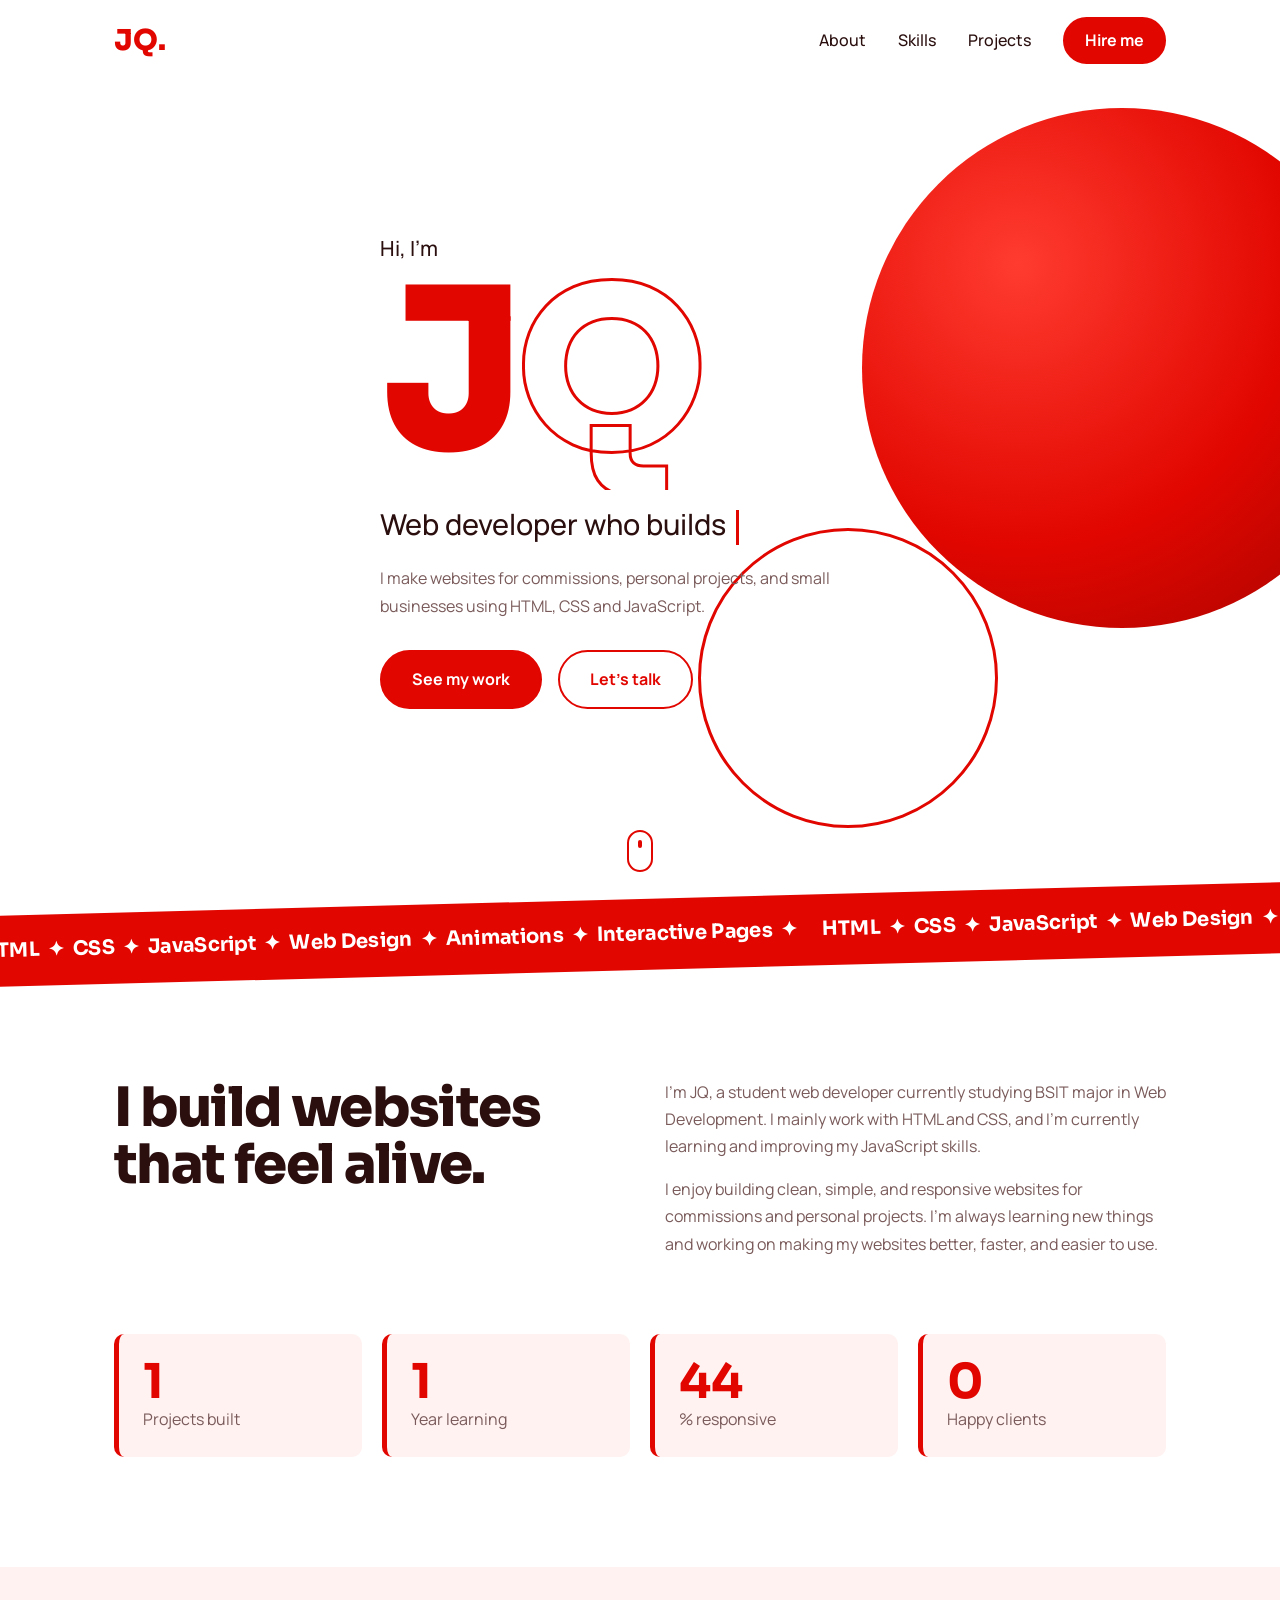
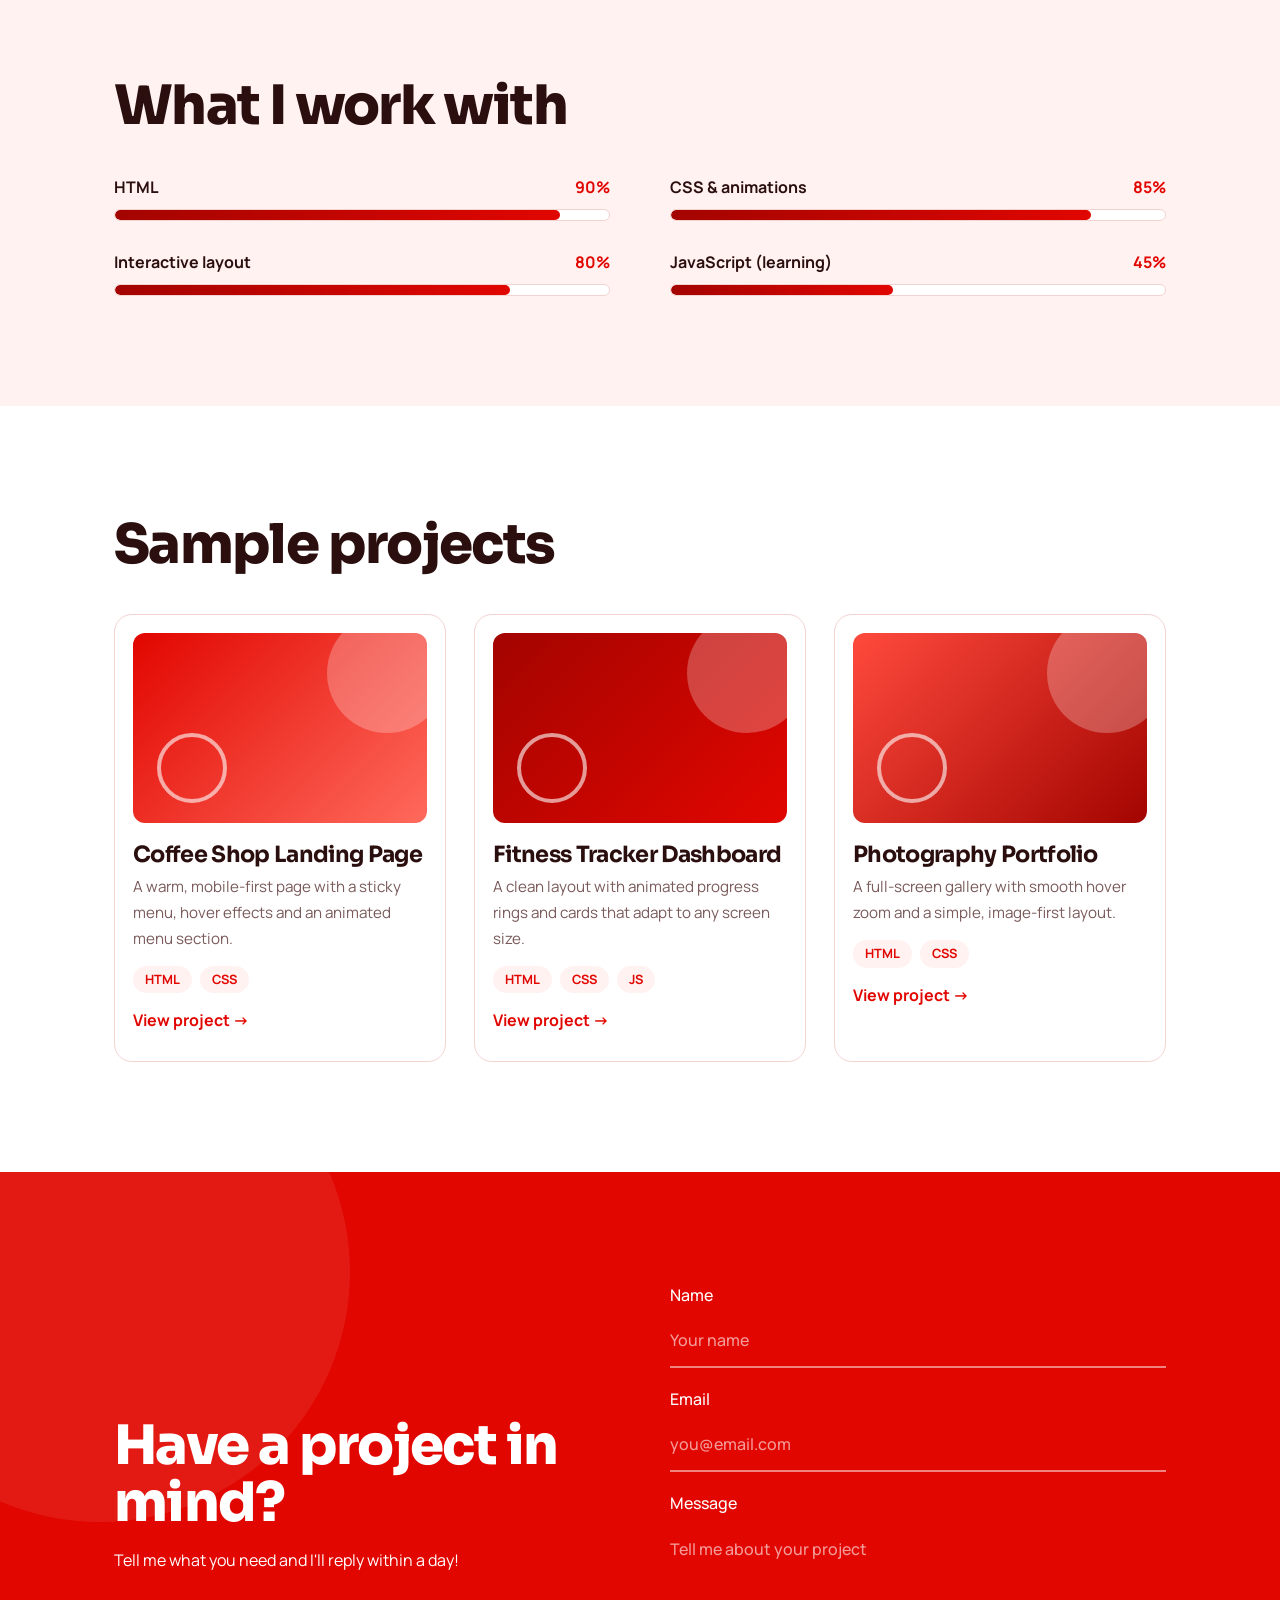
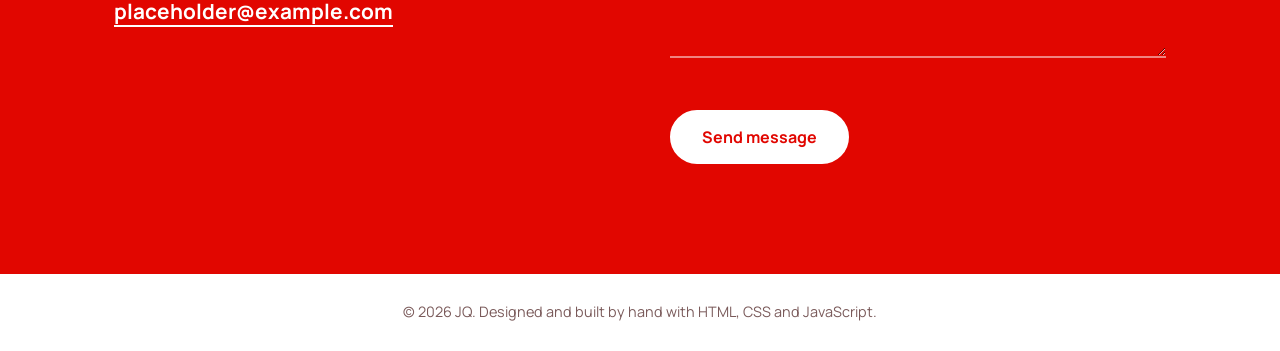
==== index.html @ 9ed7ed27 "Add files via upload" ====
<!DOCTYPE html>
<html lang="en">
<head>
  <meta charset="UTF-8">
  <meta name="viewport" content="width=device-width, initial-scale=1">
  <title>JQ | Web Developer</title>
  <meta name="description" content="JQ | Web Developer">
  <link rel="preconnect" href="https://fonts.googleapis.com">
  <link href="https://fonts.googleapis.com/css2?family=Sora:wght@600;700;800&family=Manrope:wght@400;500;600;700&display=swap" rel="stylesheet">
  <link rel="stylesheet" href="style.css">
</head>
<body>

  <div class="progress" id="progress"></div>
  <div class="cursor" id="cursor"></div>

  <header class="nav" id="nav">
    <div class="wrap nav-inner">
      <a href="#home" class="logo">JQ<span>.</span></a>
      <button class="burger" id="burger" aria-label="Open menu"><i></i><i></i><i></i></button>
      <nav class="links" id="links">
        <a href="#about">About</a>
        <a href="#skills">Skills</a>
        <a href="#projects">Projects</a>
        <a href="#contact" class="btn small">Hire me</a>
      </nav>
    </div>
  </header>

  <section class="hero" id="home">
    <div class="blob b1"></div>
    <div class="blob b2"></div>
    <div class="wrap hero-inner">
      <p class="hello">Hi, I'm</p>
      <h1 class="name" aria-label="JQ"><span>J</span><span>Q</span></h1>
      <p class="role">Web developer who builds <b id="typed"></b><span class="caret"></span></p>
      <p class="lead">I make websites for commissions, personal projects, and small businesses using HTML, CSS and JavaScript.</p>
      <div class="hero-btns">
        <a href="#projects" class="btn">See my work</a>
        <a href="#contact" class="btn ghost">Let's talk</a>
      </div>
    </div>
    <a href="#about" class="scroll-hint" aria-label="Scroll down"><span></span></a>
  </section>

  <div class="marquee" aria-hidden="true">
    <div class="track">
      <span>HTML &nbsp;✦&nbsp; CSS &nbsp;✦&nbsp; JavaScript &nbsp;✦&nbsp; Web Design &nbsp;✦&nbsp; Animations &nbsp;✦&nbsp; Interactive Pages &nbsp;✦&nbsp;</span>
      <span>HTML &nbsp;✦&nbsp; CSS &nbsp;✦&nbsp; JavaScript &nbsp;✦&nbsp; Web Design &nbsp;✦&nbsp; Animations &nbsp;✦&nbsp; Interactive Pages &nbsp;✦&nbsp;</span>
    </div>
  </div>

  <section id="about">
    <div class="wrap about">
      <div class="reveal">
        <h2>I build websites that feel alive.</h2>
      </div>
      <div class="reveal">
        <p>I'm JQ, a student web developer currently studying BSIT major in Web Development. I mainly work with HTML and CSS, and I'm currently learning and improving my JavaScript skills.</p>
        <p>I enjoy building clean, simple, and responsive websites for commissions and personal projects. I'm always learning new things and working on making my websites better, faster, and easier to use.</p>
      </div>
    </div>
    <div class="wrap stats">
      <div class="stat reveal"><b data-count="1">-100</b><span>Projects built</span></div>
      <div class="stat reveal"><b data-count="1">0</b><span>Year learning</span></div>
      <div class="stat reveal"><b data-count="100">0</b><span>% responsive</span></div>
      <div class="stat reveal"><b data-count="0">0</b><span>Happy clients</span></div>
    </div>
  </section>

  <section id="skills" class="soft">
    <div class="wrap">
      <h2 class="reveal">What I work with</h2>
      <div class="skills">
        <div class="bar reveal"><div class="bar-top"><span>HTML</span><em>90%</em></div><div class="track-bar"><div class="fill" data-level="90"></div></div></div>
        <div class="bar reveal"><div class="bar-top"><span>CSS &amp; animations</span><em>85%</em></div><div class="track-bar"><div class="fill" data-level="85"></div></div></div>
        <div class="bar reveal"><div class="bar-top"><span>Interactive layout</span><em>80%</em></div><div class="track-bar"><div class="fill" data-level="80"></div></div></div>
        <div class="bar reveal"><div class="bar-top"><span>JavaScript (learning)</span><em>45%</em></div><div class="track-bar"><div class="fill" data-level="45"></div></div></div>
      </div>
      </div>
    </div>
  </section>

  <section id="projects">
    <div class="wrap">
      <h2 class="reveal">Sample projects</h2>
      <div class="grid">
        <article class="card reveal">
          <div class="thumb t1"><i></i><i></i></div>
          <h3>Coffee Shop Landing Page</h3>
          <p>A warm, mobile-first page with a sticky menu, hover effects and an animated menu section.</p>
          <div class="tags"><span>HTML</span><span>CSS</span></div>
          <a href="#" class="more">View project</a>
        </article>
        <article class="card reveal">
          <div class="thumb t2"><i></i><i></i></div>
          <h3>Fitness Tracker Dashboard</h3>
          <p>A clean layout with animated progress rings and cards that adapt to any screen size.</p>
          <div class="tags"><span>HTML</span><span>CSS</span><span>JS</span></div>
          <a href="#" class="more">View project</a>
        </article>
        <article class="card reveal">
          <div class="thumb t3"><i></i><i></i></div>
          <h3>Photography Portfolio</h3>
          <p>A full-screen gallery with smooth hover zoom and a simple, image-first layout.</p>
          <div class="tags"><span>HTML</span><span>CSS</span></div>
          <a href="#" class="more">View project</a>
        </article>
      </div>
    </div>
  </section>

  <!-- ============ CONTACT ============ -->
  <section id="contact" class="contact">
    <div class="wrap contact-inner">
      <div class="reveal">
        <h2>Have a project in mind?</h2>
        <p>Tell me what you need and I'll reply within a day!</p>
        <!-- EDIT: put your real email and links -->
        <p class="mail"><a href="mailto:hello@example.com">placeholder@example.com</a></p>
      </div>
      <form class="form reveal" id="form" novalidate>
        <label>Name<input type="text" id="fname" placeholder="Your name"></label>
        <label>Email<input type="email" id="femail" placeholder="you@email.com"></label>
        <label>Message<textarea id="fmsg" rows="4" placeholder="Tell me about your project"></textarea></label>
        <p class="msg" id="formMsg" role="status"></p>
        <button type="submit" class="btn white">Send message</button>
      </form>
    </div>
  </section>

  <footer class="footer">
    <div class="wrap"><p>© <span id="year"></span> JQ. Designed and built by hand with HTML, CSS and JavaScript.</p></div>
  </footer>

  <script src="script.js"></script>
</body>
</html>
---- style.css ----
/* ===== 1. VARIABLES (change colours here!) ===== */
:root {
  --red: #e10600;
  --red-dark: #a30400;
  --white: #ffffff;
  --soft: #fff2f1;
  --ink: #2b0f0f;
  --muted: #7a5a5a;
  --line: #f3d3d0;
  --ease: cubic-bezier(.2, .9, .2, 1);
}

/* ===== 2. BASE ===== */
* { margin: 0; padding: 0; box-sizing: border-box; }
html { scroll-behavior: smooth; scroll-padding-top: 70px; }
body {
  font-family: 'Manrope', system-ui, sans-serif;
  color: var(--ink);
  background: var(--white);
  line-height: 1.7;
  overflow-x: hidden;
}
h1, h2, h3 { font-family: 'Sora', 'Manrope', sans-serif; letter-spacing: -.03em; line-height: 1.05; }
h2 { font-size: clamp(2rem, 5vw, 3.4rem); font-weight: 800; margin-bottom: 40px; }
a { color: inherit; text-decoration: none; }
.wrap { max-width: 1100px; margin: 0 auto; padding: 0 24px; }
section { padding: 110px 0; position: relative; }
.soft { background: var(--soft); }
:focus-visible { outline: 3px solid var(--red); outline-offset: 3px; }

/* ===== 3. BUTTONS ===== */
.btn {
  display: inline-block; padding: 14px 30px; border-radius: 50px;
  background: var(--red); color: var(--white); font-weight: 700; border: 2px solid var(--red);
  cursor: pointer; font-size: 1rem; font-family: inherit;
  transition: transform .3s var(--ease), box-shadow .3s, background .3s, color .3s;
}
.btn:hover { transform: translateY(-4px); box-shadow: 0 12px 24px rgba(225, 6, 0, .35); }
.btn.ghost { background: transparent; color: var(--red); }
.btn.ghost:hover { background: var(--red); color: var(--white); }
.btn.small { padding: 8px 20px; }
.btn.white { background: var(--white); color: var(--red); border-color: var(--white); }
.btn.white:hover { box-shadow: 0 12px 24px rgba(0, 0, 0, .25); }

/* ===== 4. PROGRESS BAR + CURSOR ===== */
.progress { position: fixed; top: 0; left: 0; height: 4px; width: 0; background: var(--red); z-index: 200; }
.cursor {
  position: fixed; top: 0; left: 0; width: 16px; height: 16px; border-radius: 50%;
  background: var(--red); pointer-events: none; z-index: 300; opacity: 0;
  transform: translate(-50%, -50%); transition: width .25s, height .25s, opacity .3s, background .25s;
  mix-blend-mode: multiply;
}
.cursor.grow { width: 46px; height: 46px; background: rgba(225, 6, 0, .35); }

/* ===== 5. NAVIGATION ===== */
.nav { position: fixed; inset: 0 0 auto 0; z-index: 100; padding: 16px 0; transition: background .3s, box-shadow .3s, padding .3s; }
/* The white blurred background lives on ::before so the mobile menu (position: fixed)
   is not trapped inside the nav bar. backdrop-filter on .nav itself caused that bug. */
.nav::before { content: ''; position: absolute; inset: 0; z-index: -1; background: rgba(255, 255, 255, .92); backdrop-filter: blur(10px); opacity: 0; transition: opacity .3s; }
.nav.scrolled::before { opacity: 1; }
.nav.scrolled { box-shadow: 0 2px 20px rgba(225, 6, 0, .1); padding: 10px 0; }
.nav-inner { display: flex; justify-content: space-between; align-items: center; }
.logo { font-family: 'Sora', sans-serif; font-size: 1.8rem; font-weight: 800; color: var(--red); }
.logo span { display: inline-block; animation: pulse 1.6s infinite; }
.links { display: flex; align-items: center; gap: 32px; }
.links a:not(.btn) { position: relative; font-weight: 500; }
.links a:not(.btn)::after {
  content: ''; position: absolute; left: 0; bottom: -4px; height: 2px; width: 100%;
  background: var(--red); transform: scaleX(0); transform-origin: right; transition: transform .35s var(--ease);
}
.links a:not(.btn):hover::after, .links a.active::after { transform: scaleX(1); transform-origin: left; }
.burger { display: none; background: none; border: 0; cursor: pointer; width: 32px; }
.burger i { display: block; height: 3px; background: var(--red); margin: 6px 0; border-radius: 3px; transition: transform .3s, opacity .3s; }
.burger.open i:nth-child(1) { transform: translateY(9px) rotate(45deg); }
.burger.open i:nth-child(2) { opacity: 0; }
.burger.open i:nth-child(3) { transform: translateY(-9px) rotate(-45deg); }

/* ===== 6. HERO ===== */
.hero { min-height: 100vh; display: flex; align-items: center; overflow: hidden; padding: 120px 0 80px; }
.blob { position: absolute; border-radius: 50%; }
.b1 { width: min(52vw, 520px); aspect-ratio: 1; background: radial-gradient(circle at 30% 30%, #ff3b2f, var(--red) 55%, var(--red-dark)); right: -8%; top: 12%; animation: float 8s ease-in-out infinite; }
.b2 { width: min(30vw, 300px); aspect-ratio: 1; border: 3px solid var(--red); right: 22%; bottom: 8%; animation: float 6s ease-in-out infinite reverse; }
.hero-inner { position: relative; z-index: 2; }
.hello { font-size: 1.3rem; font-weight: 500; opacity: 0; animation: fadeUp .8s .2s forwards; }

/* The big JQ letters slide up one by one (the main animation moment) */
.name { font-size: clamp(6rem, 21vw, 14rem); font-weight: 800; color: var(--red); line-height: .95; overflow: hidden; padding-bottom: .05em; letter-spacing: -.04em; }
.name span { display: inline-block; transform: translateY(110%) rotate(6deg); animation: rise 1.1s var(--ease) forwards; }
.name span:nth-child(1) { animation-delay: .4s; }
.name span:nth-child(2) { animation-delay: .6s; color: transparent; -webkit-text-stroke: 3px var(--red); }
.name span:hover { color: var(--ink); -webkit-text-stroke: 0; transition: color .3s; }

.role { font-size: clamp(1.2rem, 3vw, 1.8rem); font-weight: 500; margin-top: 10px; opacity: 0; animation: fadeUp .8s 1.2s forwards; }
.role b { color: var(--red); }
.caret { display: inline-block; width: 3px; height: 1.2em; background: var(--red); margin-left: 4px; vertical-align: middle; animation: blink .8s infinite; }
.lead { max-width: 520px; color: var(--muted); margin: 16px 0 30px; opacity: 0; animation: fadeUp .8s 1.4s forwards; }
.hero-btns { display: flex; gap: 16px; flex-wrap: wrap; opacity: 0; animation: fadeUp .8s 1.6s forwards; }
.scroll-hint { position: absolute; bottom: 28px; left: 50%; width: 26px; height: 42px; border: 2px solid var(--red); border-radius: 20px; transform: translateX(-50%); }
.scroll-hint span { position: absolute; top: 8px; left: 50%; width: 4px; height: 8px; margin-left: -2px; background: var(--red); border-radius: 4px; animation: wheel 1.6s infinite; }

/* ===== 7. MARQUEE ===== */
.marquee { background: var(--red); color: var(--white); overflow: hidden; white-space: nowrap; padding: 18px 0; transform: rotate(-1.5deg) scale(1.03); font-family: 'Sora', sans-serif; font-size: 1.2rem; font-weight: 700; }
.track { display: inline-flex; animation: scroll 22s linear infinite; }
.track span { padding-right: 20px; }
.marquee:hover .track { animation-play-state: paused; }

/* ===== 8. ABOUT ===== */
.about { display: grid; grid-template-columns: 1fr 1fr; gap: 50px; align-items: start; }
.about h2 { margin-bottom: 0; }
.about p { margin-bottom: 16px; color: var(--muted); }
.stats { display: grid; grid-template-columns: repeat(4, 1fr); gap: 20px; margin-top: 60px; }
.stat { background: var(--soft); border-left: 5px solid var(--red); border-radius: 10px; padding: 24px; transition: transform .35s var(--ease), background .35s; }
.stat:hover { transform: translateY(-8px); background: var(--red); }
.stat:hover b, .stat:hover span { color: var(--white); }
.stat b { display: block; font-family: 'Sora', sans-serif; font-size: 3rem; color: var(--red); line-height: 1; transition: color .35s; }
.stat span { color: var(--muted); transition: color .35s; }

/* ===== 9. SKILLS ===== */
.skills { display: grid; grid-template-columns: 1fr 1fr; gap: 28px 60px; }
.bar-top { display: flex; justify-content: space-between; font-weight: 700; margin-bottom: 8px; }
.bar-top em { color: var(--red); font-style: normal; }
.track-bar { height: 12px; background: var(--white); border-radius: 12px; overflow: hidden; border: 1px solid var(--line); }
.fill { height: 100%; width: 0; border-radius: 12px; background: linear-gradient(90deg, var(--red-dark), var(--red)); transition: width 1.6s var(--ease); }
.chips { display: flex; flex-wrap: wrap; gap: 10px; margin-top: 46px; }
.chips span { padding: 8px 18px; border: 2px solid var(--red); border-radius: 30px; font-weight: 500; transition: background .3s, color .3s, transform .3s var(--ease); }
.chips span:hover { background: var(--red); color: var(--white); transform: translateY(-4px) rotate(-3deg); }

/* ===== 10. PROJECTS ===== */
.grid { display: grid; grid-template-columns: repeat(auto-fit, minmax(280px, 1fr)); gap: 28px; }
.card { background: var(--white); border: 1px solid var(--line); border-radius: 18px; padding: 18px 18px 26px; transition: box-shadow .35s, transform .2s; transform: perspective(800px) rotateX(var(--rx, 0deg)) rotateY(var(--ry, 0deg)); }
.card:hover { box-shadow: 0 24px 50px rgba(225, 6, 0, .22); }
.card h3 { font-size: 1.4rem; margin: 20px 0 8px; }
.card p { color: var(--muted); font-size: .95rem; }
.tags { display: flex; gap: 8px; margin: 14px 0; }
.tags span { font-size: .8rem; font-weight: 700; color: var(--red); background: var(--soft); padding: 3px 12px; border-radius: 20px; }
.more { font-weight: 700; color: var(--red); display: inline-block; transition: transform .3s var(--ease); }
.more::after { content: ' →'; }
.more:hover { transform: translateX(8px); }

/* Pure-CSS "screenshots" - replace with real images: <img src="pic.jpg"> */
.thumb { height: 190px; border-radius: 12px; position: relative; overflow: hidden; }
.thumb i { position: absolute; border-radius: 50%; transition: transform .6s var(--ease); }
.thumb i:nth-child(1) { width: 120px; height: 120px; background: rgba(255, 255, 255, .25); right: -20px; top: -20px; }
.thumb i:nth-child(2) { width: 70px; height: 70px; border: 4px solid rgba(255, 255, 255, .6); left: 24px; bottom: 20px; }
.card:hover .thumb i:nth-child(1) { transform: scale(1.5); }
.card:hover .thumb i:nth-child(2) { transform: translate(30px, -20px) rotate(90deg); }
.t1 { background: linear-gradient(135deg, var(--red), #ff6a5c); }
.t2 { background: linear-gradient(135deg, var(--red-dark), var(--red)); }
.t3 { background: linear-gradient(135deg, #ff4a3d, var(--red-dark)); }

/* ===== 11. CONTACT ===== */
.contact { background: var(--red); color: var(--white); overflow: hidden; }
.contact::before { content: ''; position: absolute; width: 500px; height: 500px; border-radius: 50%; background: rgba(255, 255, 255, .08); left: -150px; top: -150px; animation: float 9s ease-in-out infinite; }
.contact-inner { display: grid; grid-template-columns: 1fr 1fr; gap: 60px; align-items: center; position: relative; }
.contact h2 { margin-bottom: 16px; }
.mail { margin-top: 20px; font-size: 1.3rem; font-weight: 700; }
.mail a { border-bottom: 2px solid var(--white); }
.form label { display: block; font-weight: 500; margin-bottom: 18px; }
.form input, .form textarea { display: block; width: 100%; margin-top: 6px; padding: 12px 0; background: transparent; border: 0; border-bottom: 2px solid rgba(255, 255, 255, .5); color: var(--white); font: inherit; transition: border-color .3s, padding .3s; resize: vertical; }
.form input::placeholder, .form textarea::placeholder { color: rgba(255, 255, 255, .6); }
.form input:focus, .form textarea:focus { outline: none; border-color: var(--white); padding-left: 10px; }
.msg { min-height: 26px; font-weight: 700; margin-bottom: 8px; }
.form .invalid { border-color: #ffd0cc; animation: shake .4s; }

.footer { text-align: center; padding: 26px 0; color: var(--muted); font-size: .9rem; }

/* ===== 12. SCROLL REVEAL (JS adds the "show" class) ===== */
.reveal { opacity: 0; transform: translateY(40px); transition: opacity .9s var(--ease), transform .9s var(--ease); }
.reveal.show { opacity: 1; transform: none; }
.stats .reveal:nth-child(2), .grid .reveal:nth-child(2) { transition-delay: .12s; }
.stats .reveal:nth-child(3), .grid .reveal:nth-child(3) { transition-delay: .24s; }
.stats .reveal:nth-child(4) { transition-delay: .36s; }

/* ===== 13. KEYFRAMES ===== */
@keyframes rise { to { transform: translateY(0) rotate(0); } }
@keyframes fadeUp { from { opacity: 0; transform: translateY(24px); } to { opacity: 1; transform: none; } }
@keyframes float { 0%, 100% { transform: translateY(0); } 50% { transform: translateY(-28px); } }
@keyframes blink { 50% { opacity: 0; } }
@keyframes pulse { 50% { transform: scale(1.5); } }
@keyframes wheel { 0% { opacity: 1; transform: translateY(0); } 100% { opacity: 0; transform: translateY(16px); } }
@keyframes scroll { to { transform: translateX(-50%); } }
@keyframes shake { 25% { transform: translateX(-6px); } 75% { transform: translateX(6px); } }

/* ===== 14. RESPONSIVE (phones and tablets) ===== */
@media (max-width: 800px) {
  section { padding: 80px 0; }
  .burger { display: block; z-index: 2; }
  .links { position: fixed; inset: 0 0 0 30%; background: var(--white); flex-direction: column; justify-content: center; gap: 28px; font-size: 1.3rem; transform: translateX(100%); transition: transform .5s var(--ease); box-shadow: -10px 0 40px rgba(225, 6, 0, .2); height: 100vh; z-index: 1; }
  .links.open { transform: none; }
  .about, .contact-inner, .skills { grid-template-columns: 1fr; }
  .stats { grid-template-columns: 1fr 1fr; }
  .blob.b1 { opacity: .25; }
}
@media (hover: none) { .cursor { display: none; } }

/* Respect people who turn off animations in their settings */
@media (prefers-reduced-motion: reduce) {
  *, *::before, *::after { animation-duration: .01s !important; animation-delay: 0s !important; transition-duration: .01s !important; }
  .reveal { opacity: 1; transform: none; }
}
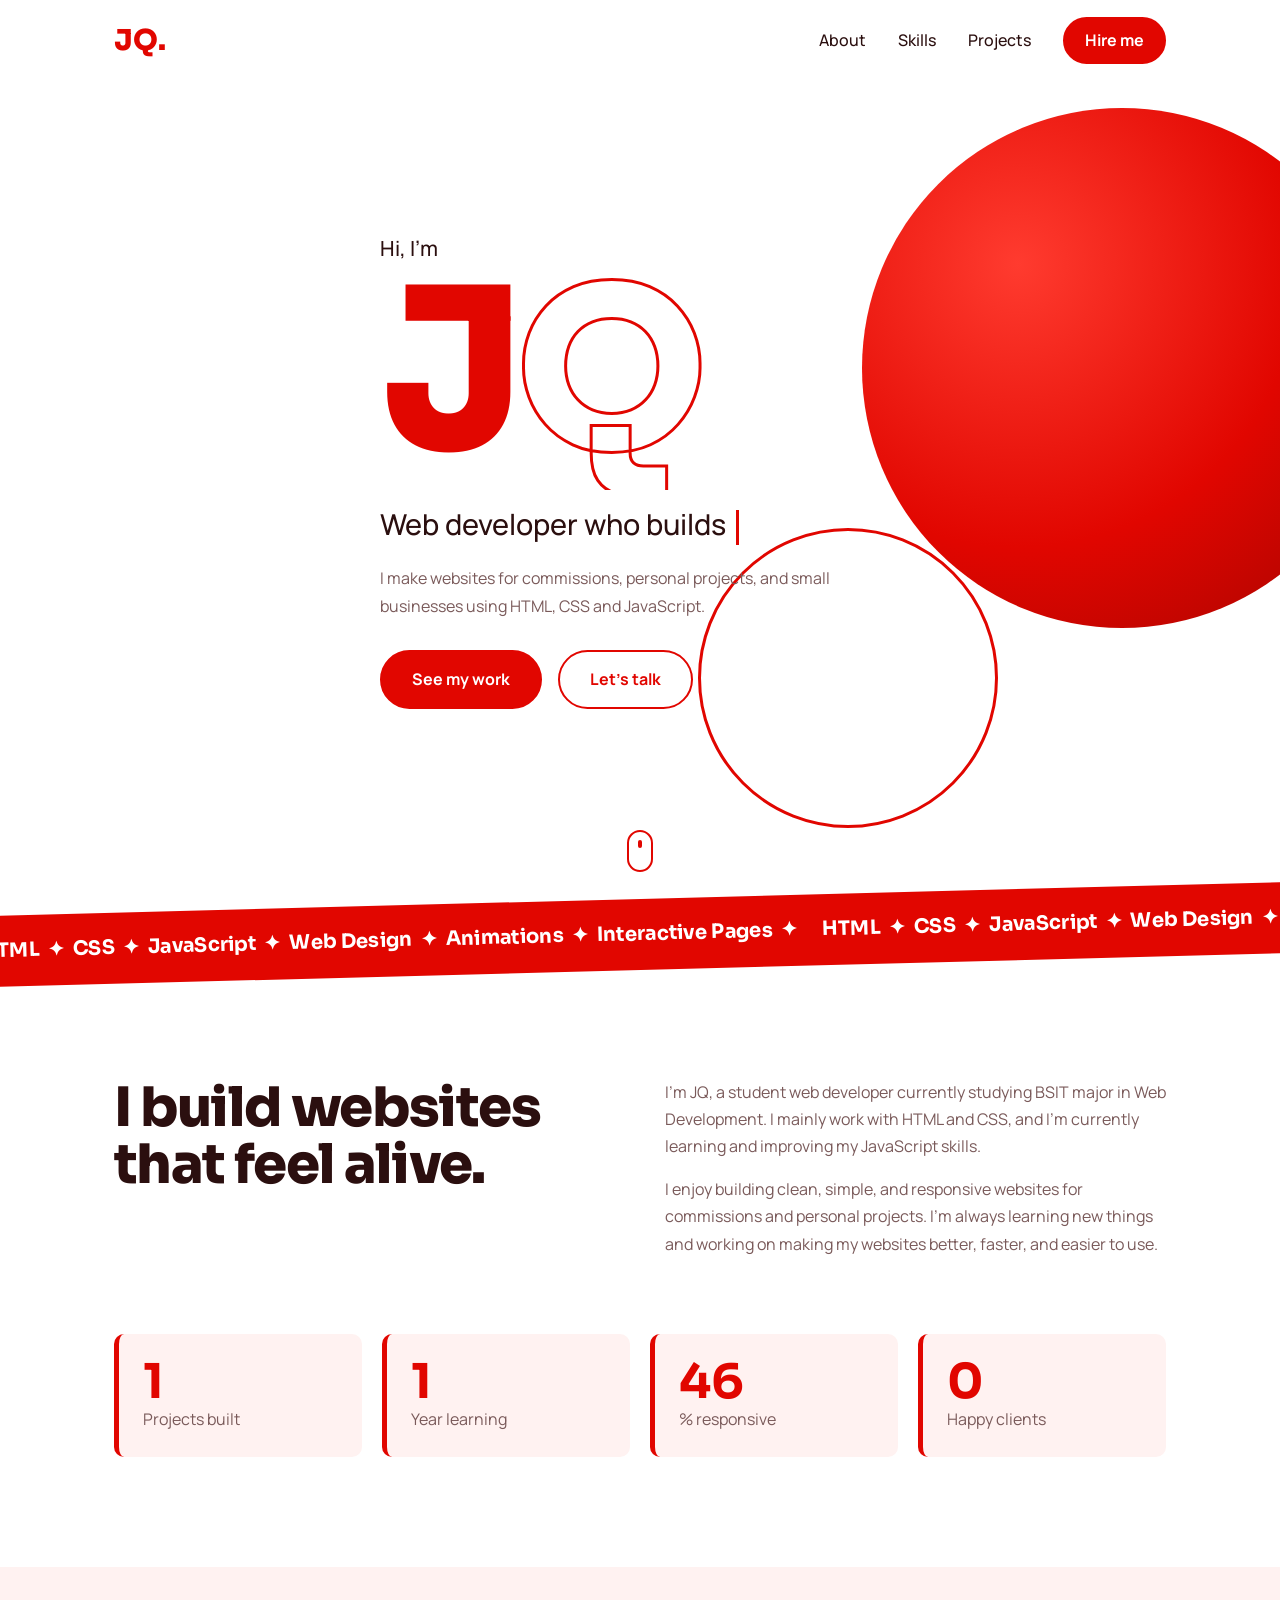
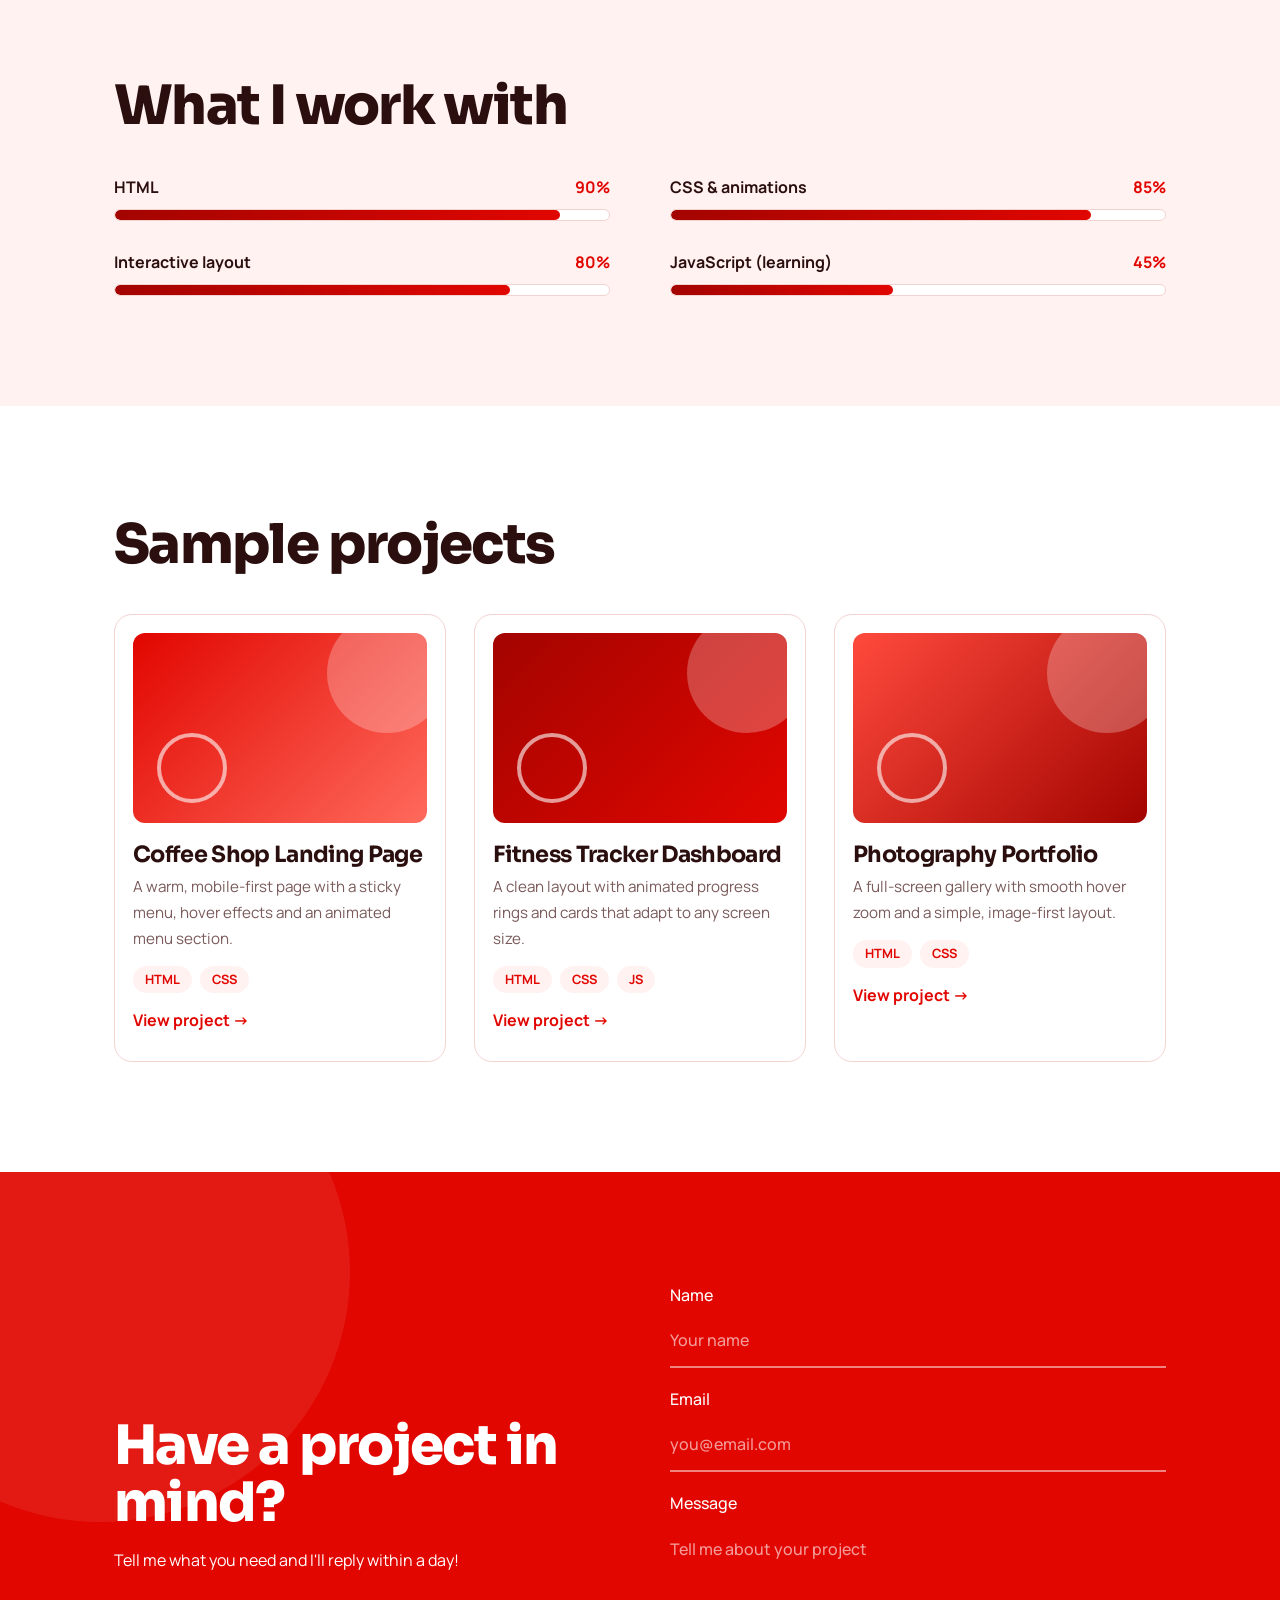
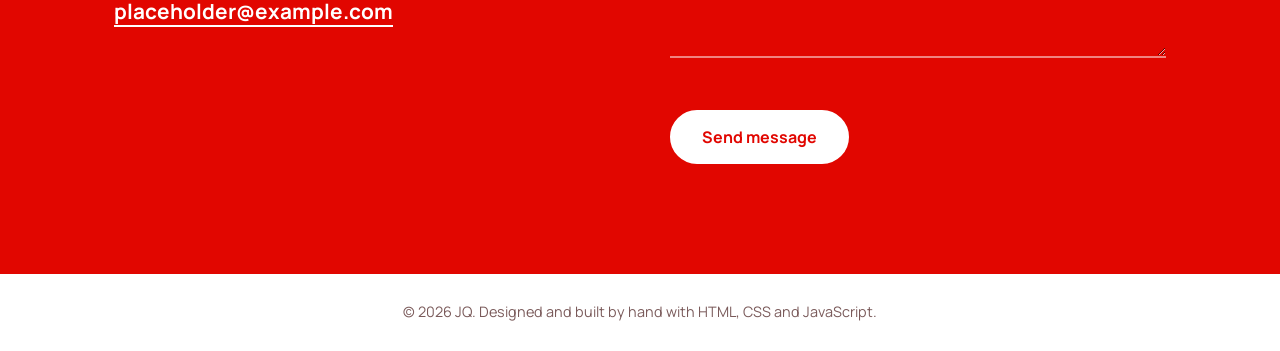
==== commit 4a590c57: "Update index.html" ====
--- a/index.html
+++ b/index.html
@@ -8,6 +8,8 @@
   <link rel="preconnect" href="https://fonts.googleapis.com">
   <link href="https://fonts.googleapis.com/css2?family=Sora:wght@600;700;800&family=Manrope:wght@400;500;600;700&display=swap" rel="stylesheet">
   <link rel="stylesheet" href="style.css">
+    <link rel="icon" type="image/svg+xml" href="[data-uri]">
+  <link rel="icon" type="image/png" href="[data-uri]">
 </head>
 <body>
 
@@ -135,4 +137,4 @@
 
   <script src="script.js"></script>
 </body>
-</html>+</html>
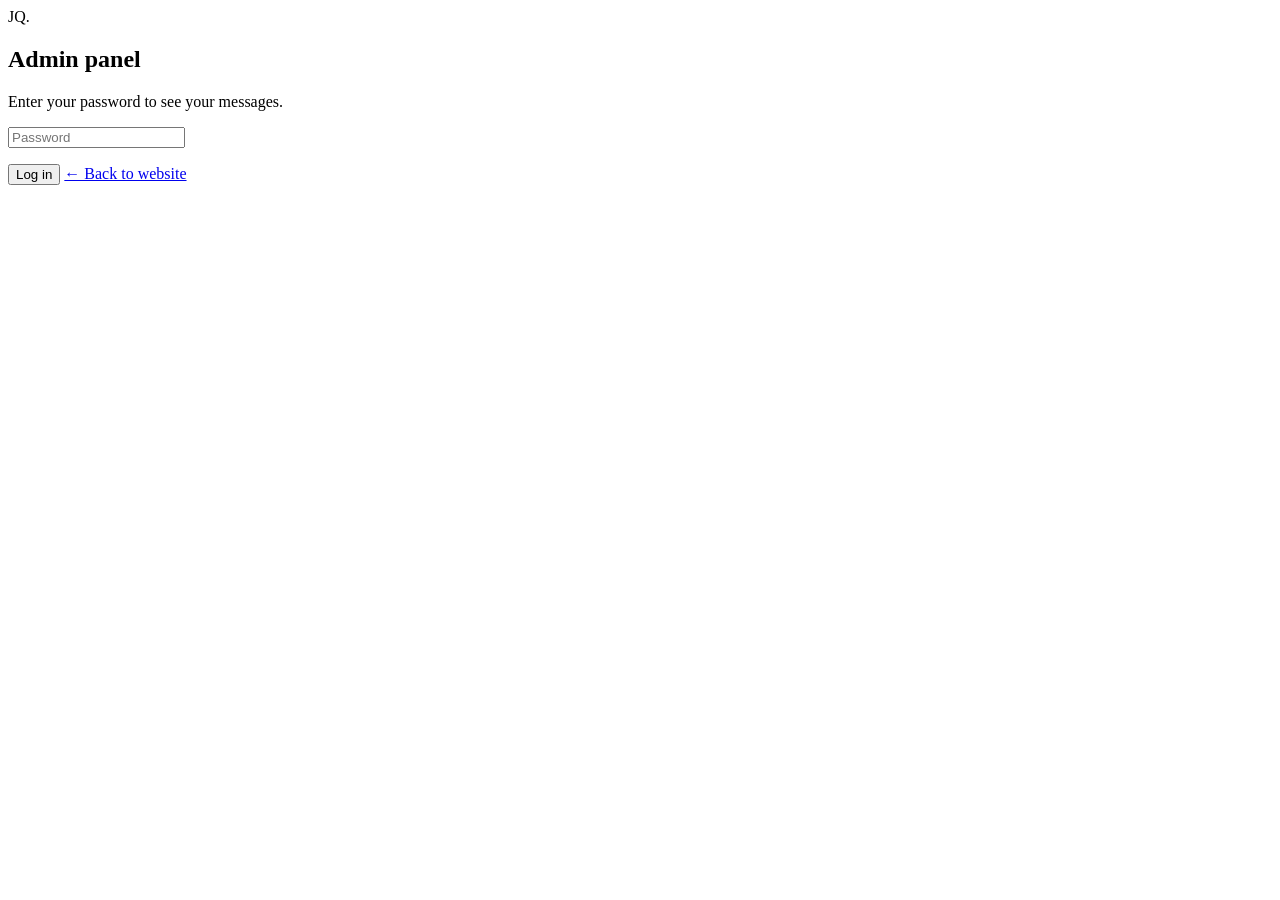
==== commit 0d1b405d: "Update index.html" ====
--- a/index.html
+++ b/index.html
@@ -3,138 +3,62 @@
 <head>
   <meta charset="UTF-8">
   <meta name="viewport" content="width=device-width, initial-scale=1">
-  <title>JQ | Web Developer</title>
-  <meta name="description" content="JQ | Web Developer">
-  <link rel="preconnect" href="https://fonts.googleapis.com">
+  <meta name="robots" content="noindex, nofollow">
+  <title>Admin | JQ</title>
   <link href="https://fonts.googleapis.com/css2?family=Sora:wght@600;700;800&family=Manrope:wght@400;500;600;700&display=swap" rel="stylesheet">
-  <link rel="stylesheet" href="style.css">
-    <link rel="icon" type="image/svg+xml" href="[data-uri]">
-  <link rel="icon" type="image/png" href="[data-uri]">
+  <link rel="stylesheet" href="admin.css">
 </head>
 <body>
 
-  <div class="progress" id="progress"></div>
-  <div class="cursor" id="cursor"></div>
-
-  <header class="nav" id="nav">
-    <div class="wrap nav-inner">
-      <a href="#home" class="logo">JQ<span>.</span></a>
-      <button class="burger" id="burger" aria-label="Open menu"><i></i><i></i><i></i></button>
-      <nav class="links" id="links">
-        <a href="#about">About</a>
-        <a href="#skills">Skills</a>
-        <a href="#projects">Projects</a>
-        <a href="#contact" class="btn small">Hire me</a>
-      </nav>
-    </div>
-  </header>
-
-  <section class="hero" id="home">
-    <div class="blob b1"></div>
-    <div class="blob b2"></div>
-    <div class="wrap hero-inner">
-      <p class="hello">Hi, I'm</p>
-      <h1 class="name" aria-label="JQ"><span>J</span><span>Q</span></h1>
-      <p class="role">Web developer who builds <b id="typed"></b><span class="caret"></span></p>
-      <p class="lead">I make websites for commissions, personal projects, and small businesses using HTML, CSS and JavaScript.</p>
-      <div class="hero-btns">
-        <a href="#projects" class="btn">See my work</a>
-        <a href="#contact" class="btn ghost">Let's talk</a>
-      </div>
-    </div>
-    <a href="#about" class="scroll-hint" aria-label="Scroll down"><span></span></a>
+  <!-- ============ LOGIN ============ -->
+  <section class="login" id="login">
+    <form class="login-card" id="loginForm">
+      <div class="logo">JQ<span>.</span></div>
+      <h1>Admin panel</h1>
+      <p>Enter your password to see your messages.</p>
+      <input type="password" id="pass" placeholder="Password" autocomplete="current-password">
+      <p class="error" id="loginError" role="alert"></p>
+      <button class="btn" type="submit">Log in</button>
+      <a href="index.html" class="back">← Back to website</a>
+    </form>
   </section>
 
-  <div class="marquee" aria-hidden="true">
-    <div class="track">
-      <span>HTML &nbsp;✦&nbsp; CSS &nbsp;✦&nbsp; JavaScript &nbsp;✦&nbsp; Web Design &nbsp;✦&nbsp; Animations &nbsp;✦&nbsp; Interactive Pages &nbsp;✦&nbsp;</span>
-      <span>HTML &nbsp;✦&nbsp; CSS &nbsp;✦&nbsp; JavaScript &nbsp;✦&nbsp; Web Design &nbsp;✦&nbsp; Animations &nbsp;✦&nbsp; Interactive Pages &nbsp;✦&nbsp;</span>
-    </div>
+  <!-- ============ DASHBOARD ============ -->
+  <div class="app" id="app" hidden>
+    <header class="top">
+      <div class="logo">JQ<span>.</span> <small>Admin</small></div>
+      <div class="top-btns">
+        <a href="index.html" class="btn ghost small">View site</a>
+        <button class="btn small" id="logout">Log out</button>
+      </div>
+    </header>
+
+    <main class="wrap">
+      <div class="stats">
+        <div class="stat"><b id="sTotal">0</b><span>Total messages</span></div>
+        <div class="stat"><b id="sUnread">0</b><span>Unread</span></div>
+        <div class="stat"><b id="sToday">0</b><span>Today</span></div>
+      </div>
+
+      <div class="toolbar">
+        <input type="search" id="search" placeholder="Search name, email or message...">
+        <div class="tabs">
+          <button class="tab active" data-filter="all">All</button>
+          <button class="tab" data-filter="unread">Unread</button>
+        </div>
+      </div>
+
+      <div class="list" id="list"></div>
+
+      <div class="footer-tools">
+        <button class="btn ghost small" id="exportBtn">Download CSV</button>
+        <button class="btn ghost small" id="testBtn">Add test message</button>
+        <button class="btn ghost small danger" id="clearBtn">Delete all</button>
+      </div>
+    </main>
   </div>
 
-  <section id="about">
-    <div class="wrap about">
-      <div class="reveal">
-        <h2>I build websites that feel alive.</h2>
-      </div>
-      <div class="reveal">
-        <p>I'm JQ, a student web developer currently studying BSIT major in Web Development. I mainly work with HTML and CSS, and I'm currently learning and improving my JavaScript skills.</p>
-        <p>I enjoy building clean, simple, and responsive websites for commissions and personal projects. I'm always learning new things and working on making my websites better, faster, and easier to use.</p>
-      </div>
-    </div>
-    <div class="wrap stats">
-      <div class="stat reveal"><b data-count="1">-100</b><span>Projects built</span></div>
-      <div class="stat reveal"><b data-count="1">0</b><span>Year learning</span></div>
-      <div class="stat reveal"><b data-count="100">0</b><span>% responsive</span></div>
-      <div class="stat reveal"><b data-count="0">0</b><span>Happy clients</span></div>
-    </div>
-  </section>
-
-  <section id="skills" class="soft">
-    <div class="wrap">
-      <h2 class="reveal">What I work with</h2>
-      <div class="skills">
-        <div class="bar reveal"><div class="bar-top"><span>HTML</span><em>90%</em></div><div class="track-bar"><div class="fill" data-level="90"></div></div></div>
-        <div class="bar reveal"><div class="bar-top"><span>CSS &amp; animations</span><em>85%</em></div><div class="track-bar"><div class="fill" data-level="85"></div></div></div>
-        <div class="bar reveal"><div class="bar-top"><span>Interactive layout</span><em>80%</em></div><div class="track-bar"><div class="fill" data-level="80"></div></div></div>
-        <div class="bar reveal"><div class="bar-top"><span>JavaScript (learning)</span><em>45%</em></div><div class="track-bar"><div class="fill" data-level="45"></div></div></div>
-      </div>
-      </div>
-    </div>
-  </section>
-
-  <section id="projects">
-    <div class="wrap">
-      <h2 class="reveal">Sample projects</h2>
-      <div class="grid">
-        <article class="card reveal">
-          <div class="thumb t1"><i></i><i></i></div>
-          <h3>Coffee Shop Landing Page</h3>
-          <p>A warm, mobile-first page with a sticky menu, hover effects and an animated menu section.</p>
-          <div class="tags"><span>HTML</span><span>CSS</span></div>
-          <a href="#" class="more">View project</a>
-        </article>
-        <article class="card reveal">
-          <div class="thumb t2"><i></i><i></i></div>
-          <h3>Fitness Tracker Dashboard</h3>
-          <p>A clean layout with animated progress rings and cards that adapt to any screen size.</p>
-          <div class="tags"><span>HTML</span><span>CSS</span><span>JS</span></div>
-          <a href="#" class="more">View project</a>
-        </article>
-        <article class="card reveal">
-          <div class="thumb t3"><i></i><i></i></div>
-          <h3>Photography Portfolio</h3>
-          <p>A full-screen gallery with smooth hover zoom and a simple, image-first layout.</p>
-          <div class="tags"><span>HTML</span><span>CSS</span></div>
-          <a href="#" class="more">View project</a>
-        </article>
-      </div>
-    </div>
-  </section>
-
-  <!-- ============ CONTACT ============ -->
-  <section id="contact" class="contact">
-    <div class="wrap contact-inner">
-      <div class="reveal">
-        <h2>Have a project in mind?</h2>
-        <p>Tell me what you need and I'll reply within a day!</p>
-        <!-- EDIT: put your real email and links -->
-        <p class="mail"><a href="mailto:hello@example.com">placeholder@example.com</a></p>
-      </div>
-      <form class="form reveal" id="form" novalidate>
-        <label>Name<input type="text" id="fname" placeholder="Your name"></label>
-        <label>Email<input type="email" id="femail" placeholder="you@email.com"></label>
-        <label>Message<textarea id="fmsg" rows="4" placeholder="Tell me about your project"></textarea></label>
-        <p class="msg" id="formMsg" role="status"></p>
-        <button type="submit" class="btn white">Send message</button>
-      </form>
-    </div>
-  </section>
-
-  <footer class="footer">
-    <div class="wrap"><p>© <span id="year"></span> JQ. Designed and built by hand with HTML, CSS and JavaScript.</p></div>
-  </footer>
-
-  <script src="script.js"></script>
+  <script src="storage.js"></script>
+  <script src="admin.js"></script>
 </body>
 </html>
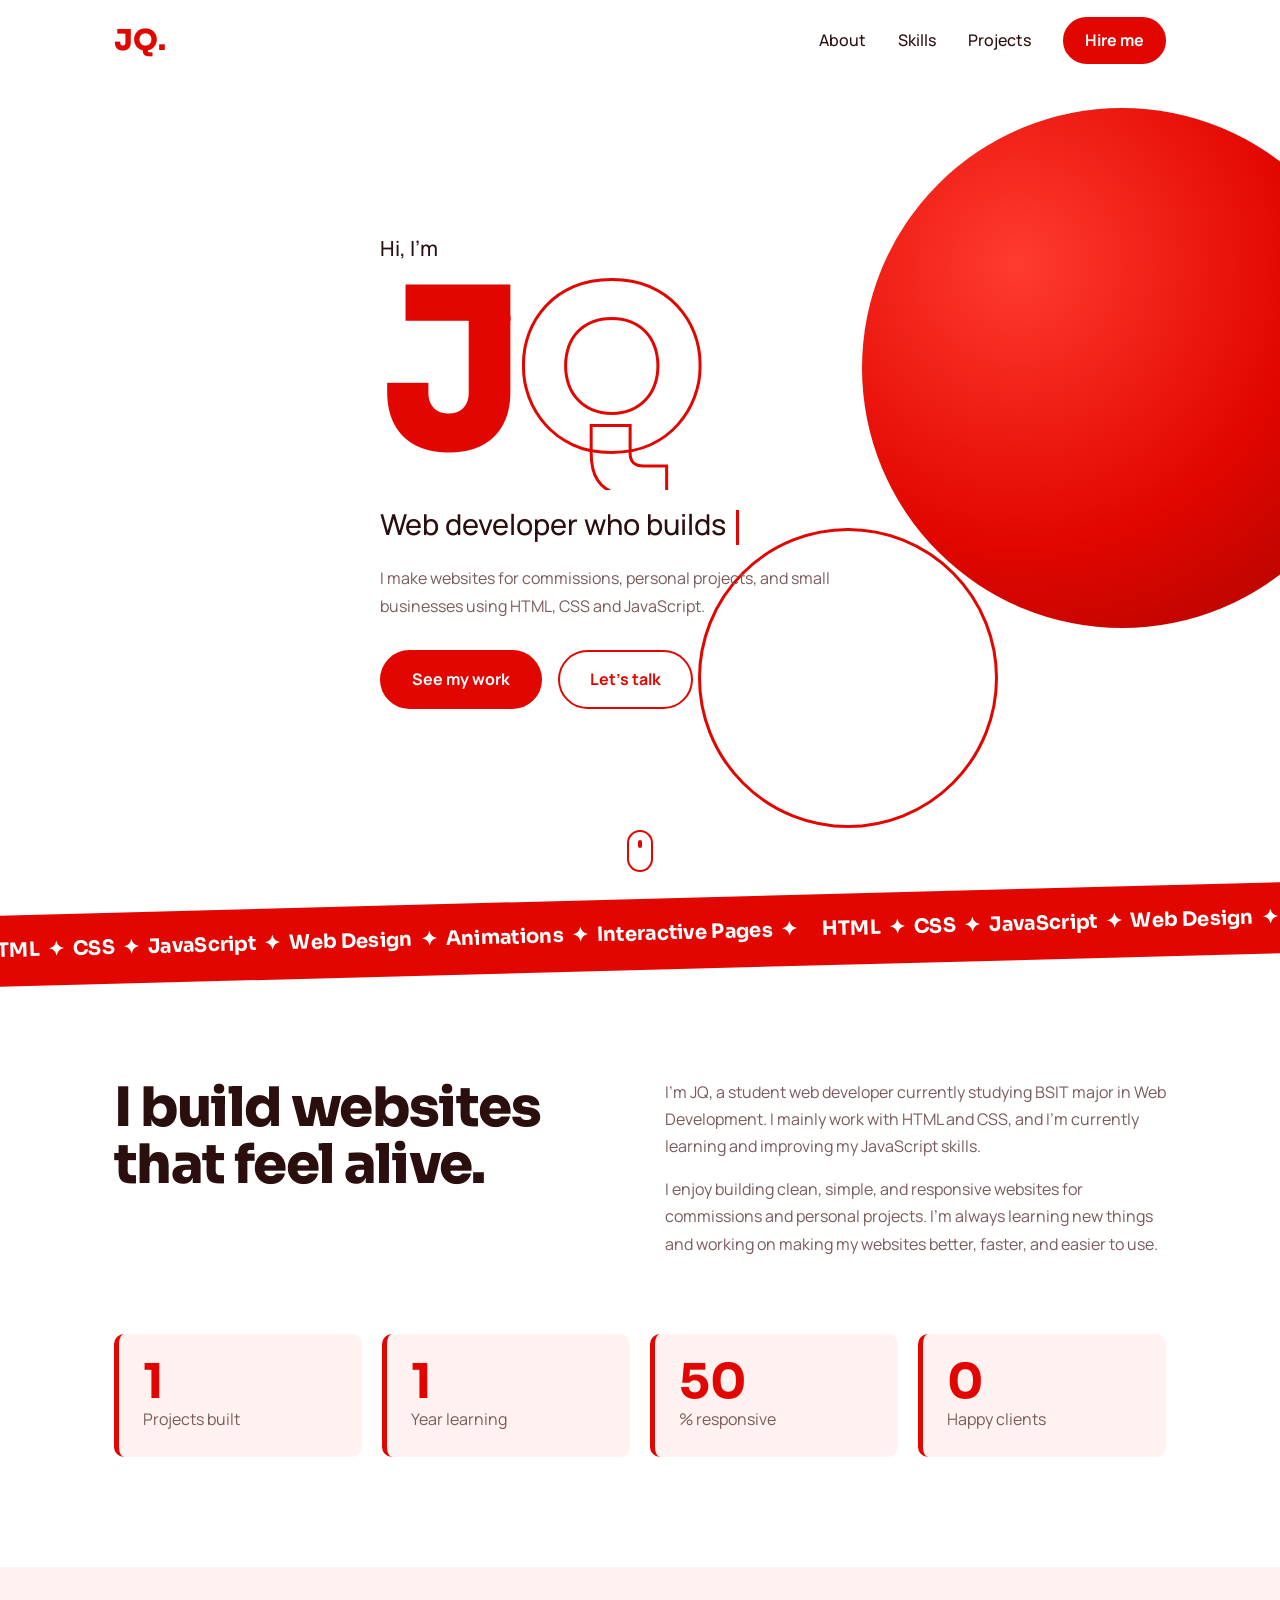
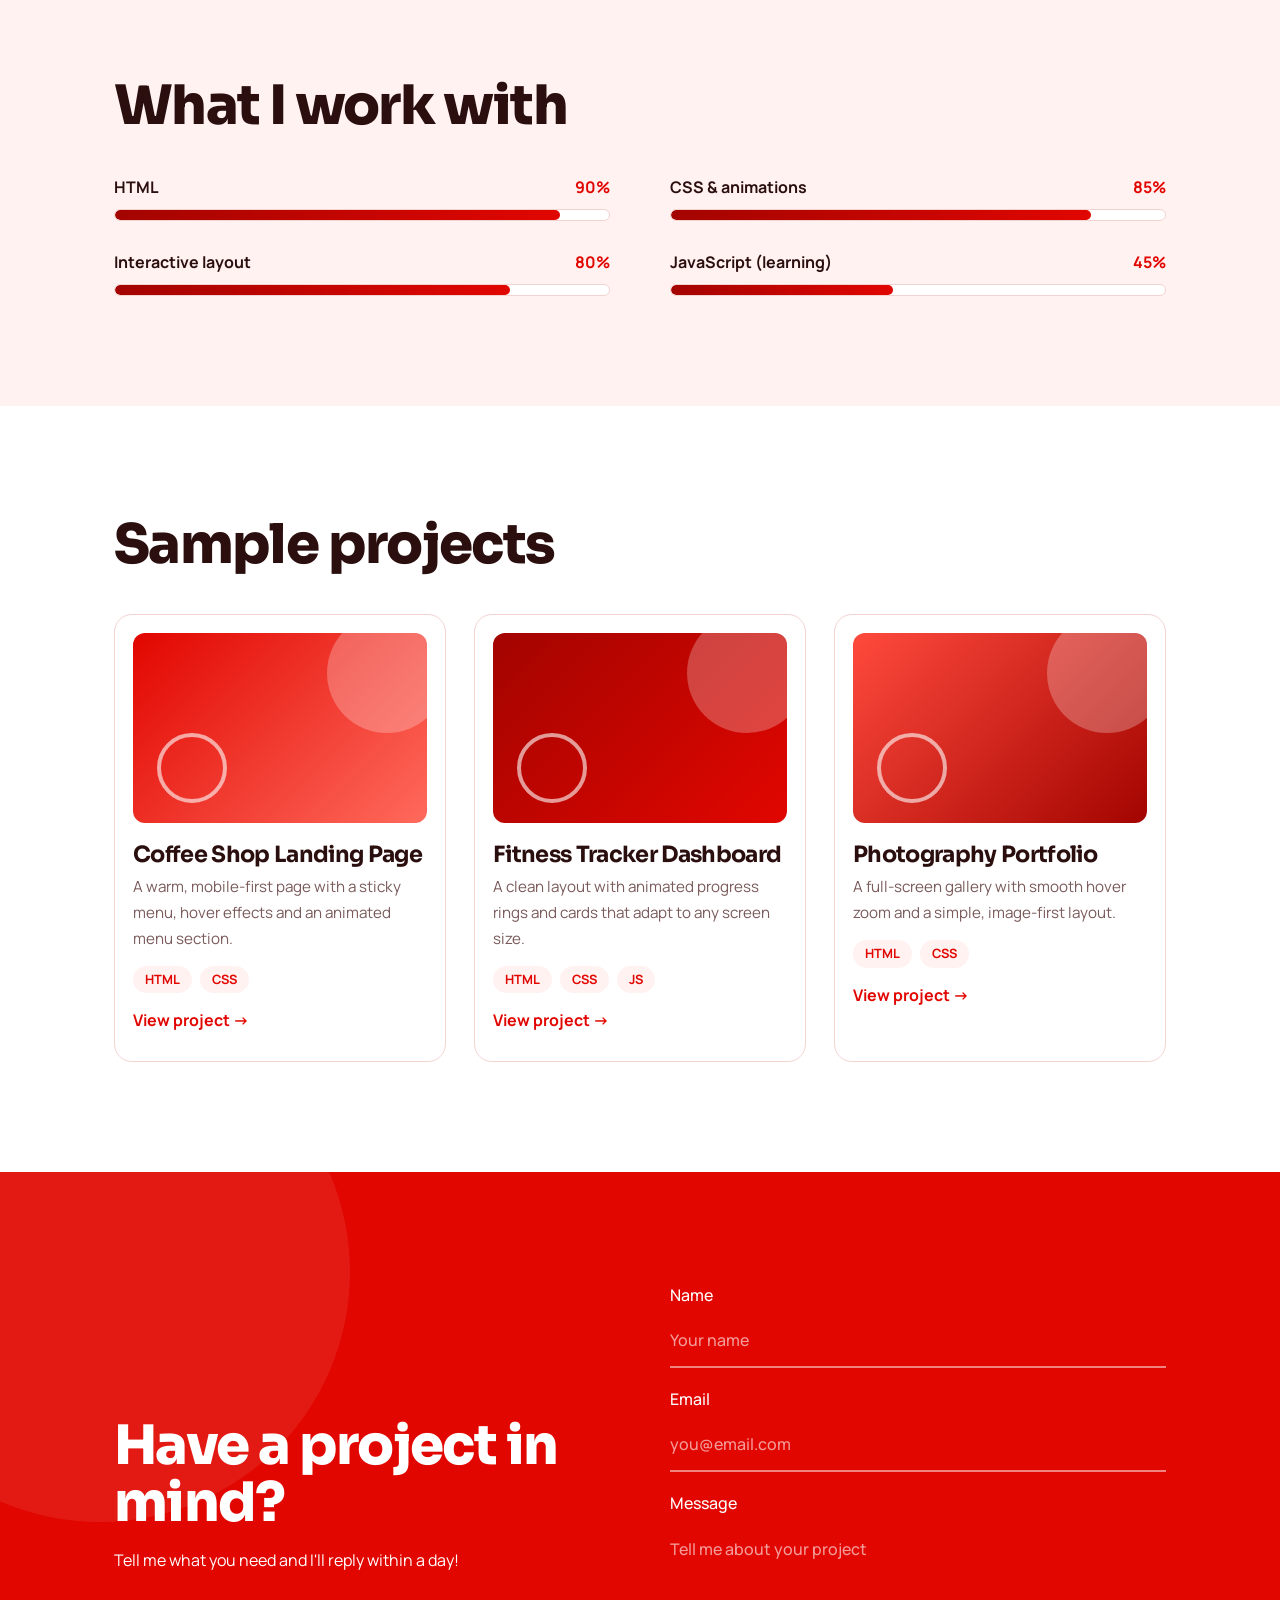
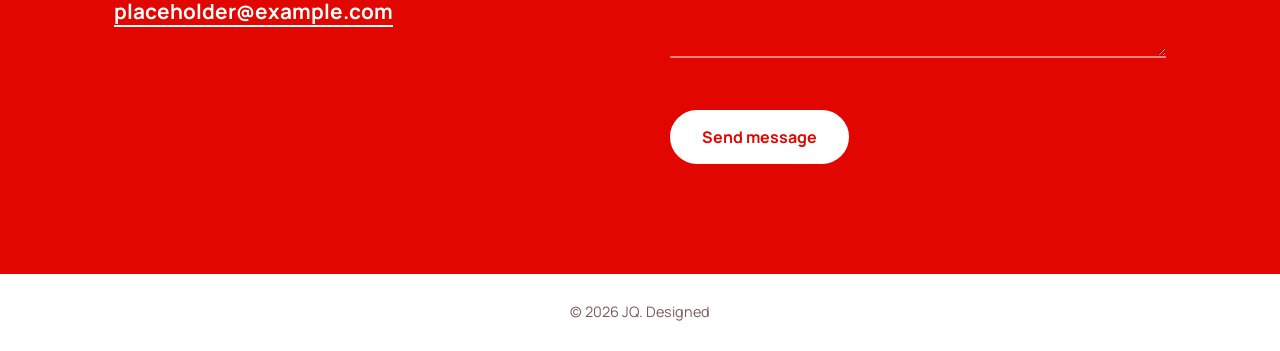
==== commit 52e94185: "Update index.html" ====
--- a/index.html
+++ b/index.html
@@ -3,62 +3,138 @@
 <head>
   <meta charset="UTF-8">
   <meta name="viewport" content="width=device-width, initial-scale=1">
-  <meta name="robots" content="noindex, nofollow">
-  <title>Admin | JQ</title>
+  <title>JQ | Web Developer</title>
+  <meta name="description" content="JQ | Web Developer">
+  <link rel="preconnect" href="https://fonts.googleapis.com">
   <link href="https://fonts.googleapis.com/css2?family=Sora:wght@600;700;800&family=Manrope:wght@400;500;600;700&display=swap" rel="stylesheet">
-  <link rel="stylesheet" href="admin.css">
+  <link rel="stylesheet" href="style.css">
+  <link rel="icon" type="image/svg+xml" href="[data-uri]">
+  <link rel="icon" type="image/png" href="[data-uri]">
 </head>
 <body>
 
-  <!-- ============ LOGIN ============ -->
-  <section class="login" id="login">
-    <form class="login-card" id="loginForm">
-      <div class="logo">JQ<span>.</span></div>
-      <h1>Admin panel</h1>
-      <p>Enter your password to see your messages.</p>
-      <input type="password" id="pass" placeholder="Password" autocomplete="current-password">
-      <p class="error" id="loginError" role="alert"></p>
-      <button class="btn" type="submit">Log in</button>
-      <a href="index.html" class="back">← Back to website</a>
-    </form>
+  <div class="progress" id="progress"></div>
+  <div class="cursor" id="cursor"></div>
+
+  <header class="nav" id="nav">
+    <div class="wrap nav-inner">
+      <a href="#home" class="logo">JQ<span>.</span></a>
+      <button class="burger" id="burger" aria-label="Open menu"><i></i><i></i><i></i></button>
+      <nav class="links" id="links">
+        <a href="#about">About</a>
+        <a href="#skills">Skills</a>
+        <a href="#projects">Projects</a>
+        <a href="#contact" class="btn small">Hire me</a>
+      </nav>
+    </div>
+  </header>
+
+  <section class="hero" id="home">
+    <div class="blob b1"></div>
+    <div class="blob b2"></div>
+    <div class="wrap hero-inner">
+      <p class="hello">Hi, I'm</p>
+      <h1 class="name" aria-label="JQ"><span>J</span><span>Q</span></h1>
+      <p class="role">Web developer who builds <b id="typed"></b><span class="caret"></span></p>
+      <p class="lead">I make websites for commissions, personal projects, and small businesses using HTML, CSS and JavaScript.</p>
+      <div class="hero-btns">
+        <a href="#projects" class="btn">See my work</a>
+        <a href="#contact" class="btn ghost">Let's talk</a>
+      </div>
+    </div>
+    <a href="#about" class="scroll-hint" aria-label="Scroll down"><span></span></a>
   </section>
 
-  <!-- ============ DASHBOARD ============ -->
-  <div class="app" id="app" hidden>
-    <header class="top">
-      <div class="logo">JQ<span>.</span> <small>Admin</small></div>
-      <div class="top-btns">
-        <a href="index.html" class="btn ghost small">View site</a>
-        <button class="btn small" id="logout">Log out</button>
-      </div>
-    </header>
-
-    <main class="wrap">
-      <div class="stats">
-        <div class="stat"><b id="sTotal">0</b><span>Total messages</span></div>
-        <div class="stat"><b id="sUnread">0</b><span>Unread</span></div>
-        <div class="stat"><b id="sToday">0</b><span>Today</span></div>
-      </div>
-
-      <div class="toolbar">
-        <input type="search" id="search" placeholder="Search name, email or message...">
-        <div class="tabs">
-          <button class="tab active" data-filter="all">All</button>
-          <button class="tab" data-filter="unread">Unread</button>
-        </div>
-      </div>
-
-      <div class="list" id="list"></div>
-
-      <div class="footer-tools">
-        <button class="btn ghost small" id="exportBtn">Download CSV</button>
-        <button class="btn ghost small" id="testBtn">Add test message</button>
-        <button class="btn ghost small danger" id="clearBtn">Delete all</button>
-      </div>
-    </main>
+  <div class="marquee" aria-hidden="true">
+    <div class="track">
+      <span>HTML &nbsp;✦&nbsp; CSS &nbsp;✦&nbsp; JavaScript &nbsp;✦&nbsp; Web Design &nbsp;✦&nbsp; Animations &nbsp;✦&nbsp; Interactive Pages &nbsp;✦&nbsp;</span>
+      <span>HTML &nbsp;✦&nbsp; CSS &nbsp;✦&nbsp; JavaScript &nbsp;✦&nbsp; Web Design &nbsp;✦&nbsp; Animations &nbsp;✦&nbsp; Interactive Pages &nbsp;✦&nbsp;</span>
+    </div>
   </div>
 
+  <section id="about">
+    <div class="wrap about">
+      <div class="reveal">
+        <h2>I build websites that feel alive.</h2>
+      </div>
+      <div class="reveal">
+        <p>I'm JQ, a student web developer currently studying BSIT major in Web Development. I mainly work with HTML and CSS, and I'm currently learning and improving my JavaScript skills.</p>
+        <p>I enjoy building clean, simple, and responsive websites for commissions and personal projects. I'm always learning new things and working on making my websites better, faster, and easier to use.</p>
+      </div>
+    </div>
+    <div class="wrap stats">
+      <div class="stat reveal"><b data-count="1">-100</b><span>Projects built</span></div>
+      <div class="stat reveal"><b data-count="1">0</b><span>Year learning</span></div>
+      <div class="stat reveal"><b data-count="100">0</b><span>% responsive</span></div>
+      <div class="stat reveal"><b data-count="0">0</b><span>Happy clients</span></div>
+    </div>
+  </section>
+
+  <section id="skills" class="soft">
+    <div class="wrap">
+      <h2 class="reveal">What I work with</h2>
+      <div class="skills">
+        <div class="bar reveal"><div class="bar-top"><span>HTML</span><em>90%</em></div><div class="track-bar"><div class="fill" data-level="90"></div></div></div>
+        <div class="bar reveal"><div class="bar-top"><span>CSS &amp; animations</span><em>85%</em></div><div class="track-bar"><div class="fill" data-level="85"></div></div></div>
+        <div class="bar reveal"><div class="bar-top"><span>Interactive layout</span><em>80%</em></div><div class="track-bar"><div class="fill" data-level="80"></div></div></div>
+        <div class="bar reveal"><div class="bar-top"><span>JavaScript (learning)</span><em>45%</em></div><div class="track-bar"><div class="fill" data-level="45"></div></div></div>
+      </div>
+      </div>
+    </div>
+  </section>
+
+  <section id="projects">
+    <div class="wrap">
+      <h2 class="reveal">Sample projects</h2>
+      <div class="grid">
+        <article class="card reveal">
+          <div class="thumb t1"><i></i><i></i></div>
+          <h3>Coffee Shop Landing Page</h3>
+          <p>A warm, mobile-first page with a sticky menu, hover effects and an animated menu section.</p>
+          <div class="tags"><span>HTML</span><span>CSS</span></div>
+          <a href="#" class="more">View project</a>
+        </article>
+        <article class="card reveal">
+          <div class="thumb t2"><i></i><i></i></div>
+          <h3>Fitness Tracker Dashboard</h3>
+          <p>A clean layout with animated progress rings and cards that adapt to any screen size.</p>
+          <div class="tags"><span>HTML</span><span>CSS</span><span>JS</span></div>
+          <a href="#" class="more">View project</a>
+        </article>
+        <article class="card reveal">
+          <div class="thumb t3"><i></i><i></i></div>
+          <h3>Photography Portfolio</h3>
+          <p>A full-screen gallery with smooth hover zoom and a simple, image-first layout.</p>
+          <div class="tags"><span>HTML</span><span>CSS</span></div>
+          <a href="#" class="more">View project</a>
+        </article>
+      </div>
+    </div>
+  </section>
+
+  <!-- ============ CONTACT ============ -->
+  <section id="contact" class="contact">
+    <div class="wrap contact-inner">
+      <div class="reveal">
+        <h2>Have a project in mind?</h2>
+        <p>Tell me what you need and I'll reply within a day!</p>
+        <!-- EDIT: put your real email and links -->
+        <p class="mail"><a href="mailto:hello@example.com">placeholder@example.com</a></p>
+      </div>
+      <form class="form reveal" id="form" novalidate>
+        <label>Name<input type="text" id="fname" placeholder="Your name"></label>
+        <label>Email<input type="email" id="femail" placeholder="you@email.com"></label>
+        <label>Message<textarea id="fmsg" rows="4" placeholder="Tell me about your project"></textarea></label>
+        <p class="msg" id="formMsg" role="status"></p>
+        <button type="submit" class="btn white">Send message</button>
+      </form>
+    </div>
+  </section>
+
+  <footer class="footer">
+© <span id="year"></span> <a href="admin.html" class="secret">JQ</a>. Designed
+  </footer>
   <script src="storage.js"></script>
-  <script src="admin.js"></script>
+  <script src="script.js"></script>
 </body>
 </html>
--- a/style.css
+++ b/style.css
@@ -0,0 +1,201 @@
+/* ===== 1. VARIABLES (change colours here!) ===== */
+:root {
+  --red: #e10600;
+  --red-dark: #a30400;
+  --white: #ffffff;
+  --soft: #fff2f1;
+  --ink: #2b0f0f;
+  --muted: #7a5a5a;
+  --line: #f3d3d0;
+  --ease: cubic-bezier(.2, .9, .2, 1);
+}
+
+/* ===== 2. BASE ===== */
+* { margin: 0; padding: 0; box-sizing: border-box; }
+html { scroll-behavior: smooth; scroll-padding-top: 70px; }
+body {
+  font-family: 'Manrope', system-ui, sans-serif;
+  color: var(--ink);
+  background: var(--white);
+  line-height: 1.7;
+  overflow-x: hidden;
+}
+h1, h2, h3 { font-family: 'Sora', 'Manrope', sans-serif; letter-spacing: -.03em; line-height: 1.05; }
+h2 { font-size: clamp(2rem, 5vw, 3.4rem); font-weight: 800; margin-bottom: 40px; }
+a { color: inherit; text-decoration: none; }
+.wrap { max-width: 1100px; margin: 0 auto; padding: 0 24px; }
+section { padding: 110px 0; position: relative; }
+.soft { background: var(--soft); }
+:focus-visible { outline: 3px solid var(--red); outline-offset: 3px; }
+
+/* ===== 3. BUTTONS ===== */
+.btn {
+  display: inline-block; padding: 14px 30px; border-radius: 50px;
+  background: var(--red); color: var(--white); font-weight: 700; border: 2px solid var(--red);
+  cursor: pointer; font-size: 1rem; font-family: inherit;
+  transition: transform .3s var(--ease), box-shadow .3s, background .3s, color .3s;
+}
+.btn:hover { transform: translateY(-4px); box-shadow: 0 12px 24px rgba(225, 6, 0, .35); }
+.btn.ghost { background: transparent; color: var(--red); }
+.btn.ghost:hover { background: var(--red); color: var(--white); }
+.btn.small { padding: 8px 20px; }
+.btn.white { background: var(--white); color: var(--red); border-color: var(--white); }
+.btn.white:hover { box-shadow: 0 12px 24px rgba(0, 0, 0, .25); }
+
+/* ===== 4. PROGRESS BAR + CURSOR ===== */
+.progress { position: fixed; top: 0; left: 0; height: 4px; width: 0; background: var(--red); z-index: 200; }
+.cursor {
+  position: fixed; top: 0; left: 0; width: 16px; height: 16px; border-radius: 50%;
+  background: var(--red); pointer-events: none; z-index: 300; opacity: 0;
+  transform: translate(-50%, -50%); transition: width .25s, height .25s, opacity .3s, background .25s;
+  mix-blend-mode: multiply;
+}
+.cursor.grow { width: 46px; height: 46px; background: rgba(225, 6, 0, .35); }
+
+/* ===== 5. NAVIGATION ===== */
+.nav { position: fixed; inset: 0 0 auto 0; z-index: 100; padding: 16px 0; transition: background .3s, box-shadow .3s, padding .3s; }
+/* The white blurred background lives on ::before so the mobile menu (position: fixed)
+   is not trapped inside the nav bar. backdrop-filter on .nav itself caused that bug. */
+.nav::before { content: ''; position: absolute; inset: 0; z-index: -1; background: rgba(255, 255, 255, .92); backdrop-filter: blur(10px); opacity: 0; transition: opacity .3s; }
+.nav.scrolled::before { opacity: 1; }
+.nav.scrolled { box-shadow: 0 2px 20px rgba(225, 6, 0, .1); padding: 10px 0; }
+.nav-inner { display: flex; justify-content: space-between; align-items: center; }
+.logo { font-family: 'Sora', sans-serif; font-size: 1.8rem; font-weight: 800; color: var(--red); }
+.logo span { display: inline-block; animation: pulse 1.6s infinite; }
+.links { display: flex; align-items: center; gap: 32px; }
+.links a:not(.btn) { position: relative; font-weight: 500; }
+.links a:not(.btn)::after {
+  content: ''; position: absolute; left: 0; bottom: -4px; height: 2px; width: 100%;
+  background: var(--red); transform: scaleX(0); transform-origin: right; transition: transform .35s var(--ease);
+}
+.links a:not(.btn):hover::after, .links a.active::after { transform: scaleX(1); transform-origin: left; }
+.burger { display: none; background: none; border: 0; cursor: pointer; width: 32px; }
+.burger i { display: block; height: 3px; background: var(--red); margin: 6px 0; border-radius: 3px; transition: transform .3s, opacity .3s; }
+.burger.open i:nth-child(1) { transform: translateY(9px) rotate(45deg); }
+.burger.open i:nth-child(2) { opacity: 0; }
+.burger.open i:nth-child(3) { transform: translateY(-9px) rotate(-45deg); }
+
+/* ===== 6. HERO ===== */
+.hero { min-height: 100vh; display: flex; align-items: center; overflow: hidden; padding: 120px 0 80px; }
+.blob { position: absolute; border-radius: 50%; }
+.b1 { width: min(52vw, 520px); aspect-ratio: 1; background: radial-gradient(circle at 30% 30%, #ff3b2f, var(--red) 55%, var(--red-dark)); right: -8%; top: 12%; animation: float 8s ease-in-out infinite; }
+.b2 { width: min(30vw, 300px); aspect-ratio: 1; border: 3px solid var(--red); right: 22%; bottom: 8%; animation: float 6s ease-in-out infinite reverse; }
+.hero-inner { position: relative; z-index: 2; }
+.hello { font-size: 1.3rem; font-weight: 500; opacity: 0; animation: fadeUp .8s .2s forwards; }
+
+/* The big JQ letters slide up one by one (the main animation moment) */
+.name { font-size: clamp(6rem, 21vw, 14rem); font-weight: 800; color: var(--red); line-height: .95; overflow: hidden; padding-bottom: .05em; letter-spacing: -.04em; }
+.name span { display: inline-block; transform: translateY(110%) rotate(6deg); animation: rise 1.1s var(--ease) forwards; }
+.name span:nth-child(1) { animation-delay: .4s; }
+.name span:nth-child(2) { animation-delay: .6s; color: transparent; -webkit-text-stroke: 3px var(--red); }
+.name span:hover { color: var(--ink); -webkit-text-stroke: 0; transition: color .3s; }
+
+.role { font-size: clamp(1.2rem, 3vw, 1.8rem); font-weight: 500; margin-top: 10px; opacity: 0; animation: fadeUp .8s 1.2s forwards; }
+.role b { color: var(--red); }
+.caret { display: inline-block; width: 3px; height: 1.2em; background: var(--red); margin-left: 4px; vertical-align: middle; animation: blink .8s infinite; }
+.lead { max-width: 520px; color: var(--muted); margin: 16px 0 30px; opacity: 0; animation: fadeUp .8s 1.4s forwards; }
+.hero-btns { display: flex; gap: 16px; flex-wrap: wrap; opacity: 0; animation: fadeUp .8s 1.6s forwards; }
+.scroll-hint { position: absolute; bottom: 28px; left: 50%; width: 26px; height: 42px; border: 2px solid var(--red); border-radius: 20px; transform: translateX(-50%); }
+.scroll-hint span { position: absolute; top: 8px; left: 50%; width: 4px; height: 8px; margin-left: -2px; background: var(--red); border-radius: 4px; animation: wheel 1.6s infinite; }
+
+/* ===== 7. MARQUEE ===== */
+.marquee { background: var(--red); color: var(--white); overflow: hidden; white-space: nowrap; padding: 18px 0; transform: rotate(-1.5deg) scale(1.03); font-family: 'Sora', sans-serif; font-size: 1.2rem; font-weight: 700; }
+.track { display: inline-flex; animation: scroll 22s linear infinite; }
+.track span { padding-right: 20px; }
+.marquee:hover .track { animation-play-state: paused; }
+
+/* ===== 8. ABOUT ===== */
+.about { display: grid; grid-template-columns: 1fr 1fr; gap: 50px; align-items: start; }
+.about h2 { margin-bottom: 0; }
+.about p { margin-bottom: 16px; color: var(--muted); }
+.stats { display: grid; grid-template-columns: repeat(4, 1fr); gap: 20px; margin-top: 60px; }
+.stat { background: var(--soft); border-left: 5px solid var(--red); border-radius: 10px; padding: 24px; transition: transform .35s var(--ease), background .35s; }
+.stat:hover { transform: translateY(-8px); background: var(--red); }
+.stat:hover b, .stat:hover span { color: var(--white); }
+.stat b { display: block; font-family: 'Sora', sans-serif; font-size: 3rem; color: var(--red); line-height: 1; transition: color .35s; }
+.stat span { color: var(--muted); transition: color .35s; }
+
+/* ===== 9. SKILLS ===== */
+.skills { display: grid; grid-template-columns: 1fr 1fr; gap: 28px 60px; }
+.bar-top { display: flex; justify-content: space-between; font-weight: 700; margin-bottom: 8px; }
+.bar-top em { color: var(--red); font-style: normal; }
+.track-bar { height: 12px; background: var(--white); border-radius: 12px; overflow: hidden; border: 1px solid var(--line); }
+.fill { height: 100%; width: 0; border-radius: 12px; background: linear-gradient(90deg, var(--red-dark), var(--red)); transition: width 1.6s var(--ease); }
+.chips { display: flex; flex-wrap: wrap; gap: 10px; margin-top: 46px; }
+.chips span { padding: 8px 18px; border: 2px solid var(--red); border-radius: 30px; font-weight: 500; transition: background .3s, color .3s, transform .3s var(--ease); }
+.chips span:hover { background: var(--red); color: var(--white); transform: translateY(-4px) rotate(-3deg); }
+
+/* ===== 10. PROJECTS ===== */
+.grid { display: grid; grid-template-columns: repeat(auto-fit, minmax(280px, 1fr)); gap: 28px; }
+.card { background: var(--white); border: 1px solid var(--line); border-radius: 18px; padding: 18px 18px 26px; transition: box-shadow .35s, transform .2s; transform: perspective(800px) rotateX(var(--rx, 0deg)) rotateY(var(--ry, 0deg)); }
+.card:hover { box-shadow: 0 24px 50px rgba(225, 6, 0, .22); }
+.card h3 { font-size: 1.4rem; margin: 20px 0 8px; }
+.card p { color: var(--muted); font-size: .95rem; }
+.tags { display: flex; gap: 8px; margin: 14px 0; }
+.tags span { font-size: .8rem; font-weight: 700; color: var(--red); background: var(--soft); padding: 3px 12px; border-radius: 20px; }
+.more { font-weight: 700; color: var(--red); display: inline-block; transition: transform .3s var(--ease); }
+.more::after { content: ' →'; }
+.more:hover { transform: translateX(8px); }
+
+/* Pure-CSS "screenshots" - replace with real images: <img src="pic.jpg"> */
+.thumb { height: 190px; border-radius: 12px; position: relative; overflow: hidden; }
+.thumb i { position: absolute; border-radius: 50%; transition: transform .6s var(--ease); }
+.thumb i:nth-child(1) { width: 120px; height: 120px; background: rgba(255, 255, 255, .25); right: -20px; top: -20px; }
+.thumb i:nth-child(2) { width: 70px; height: 70px; border: 4px solid rgba(255, 255, 255, .6); left: 24px; bottom: 20px; }
+.card:hover .thumb i:nth-child(1) { transform: scale(1.5); }
+.card:hover .thumb i:nth-child(2) { transform: translate(30px, -20px) rotate(90deg); }
+.t1 { background: linear-gradient(135deg, var(--red), #ff6a5c); }
+.t2 { background: linear-gradient(135deg, var(--red-dark), var(--red)); }
+.t3 { background: linear-gradient(135deg, #ff4a3d, var(--red-dark)); }
+
+/* ===== 11. CONTACT ===== */
+.contact { background: var(--red); color: var(--white); overflow: hidden; }
+.contact::before { content: ''; position: absolute; width: 500px; height: 500px; border-radius: 50%; background: rgba(255, 255, 255, .08); left: -150px; top: -150px; animation: float 9s ease-in-out infinite; }
+.contact-inner { display: grid; grid-template-columns: 1fr 1fr; gap: 60px; align-items: center; position: relative; }
+.contact h2 { margin-bottom: 16px; }
+.mail { margin-top: 20px; font-size: 1.3rem; font-weight: 700; }
+.mail a { border-bottom: 2px solid var(--white); }
+.form label { display: block; font-weight: 500; margin-bottom: 18px; }
+.form input, .form textarea { display: block; width: 100%; margin-top: 6px; padding: 12px 0; background: transparent; border: 0; border-bottom: 2px solid rgba(255, 255, 255, .5); color: var(--white); font: inherit; transition: border-color .3s, padding .3s; resize: vertical; }
+.form input::placeholder, .form textarea::placeholder { color: rgba(255, 255, 255, .6); }
+.form input:focus, .form textarea:focus { outline: none; border-color: var(--white); padding-left: 10px; }
+.msg { min-height: 26px; font-weight: 700; margin-bottom: 8px; }
+.form .invalid { border-color: #ffd0cc; animation: shake .4s; }
+
+.secret { color: inherit; text-decoration: none; cursor: default; }
+.footer { text-align: center; padding: 26px 0; color: var(--muted); font-size: .9rem; }
+
+/* ===== 12. SCROLL REVEAL (JS adds the "show" class) ===== */
+.reveal { opacity: 0; transform: translateY(40px); transition: opacity .9s var(--ease), transform .9s var(--ease); }
+.reveal.show { opacity: 1; transform: none; }
+.stats .reveal:nth-child(2), .grid .reveal:nth-child(2) { transition-delay: .12s; }
+.stats .reveal:nth-child(3), .grid .reveal:nth-child(3) { transition-delay: .24s; }
+.stats .reveal:nth-child(4) { transition-delay: .36s; }
+
+/* ===== 13. KEYFRAMES ===== */
+@keyframes rise { to { transform: translateY(0) rotate(0); } }
+@keyframes fadeUp { from { opacity: 0; transform: translateY(24px); } to { opacity: 1; transform: none; } }
+@keyframes float { 0%, 100% { transform: translateY(0); } 50% { transform: translateY(-28px); } }
+@keyframes blink { 50% { opacity: 0; } }
+@keyframes pulse { 50% { transform: scale(1.5); } }
+@keyframes wheel { 0% { opacity: 1; transform: translateY(0); } 100% { opacity: 0; transform: translateY(16px); } }
+@keyframes scroll { to { transform: translateX(-50%); } }
+@keyframes shake { 25% { transform: translateX(-6px); } 75% { transform: translateX(6px); } }
+
+/* ===== 14. RESPONSIVE (phones and tablets) ===== */
+@media (max-width: 800px) {
+  section { padding: 80px 0; }
+  .burger { display: block; z-index: 2; }
+  .links { position: fixed; inset: 0 0 0 30%; background: var(--white); flex-direction: column; justify-content: center; gap: 28px; font-size: 1.3rem; transform: translateX(100%); transition: transform .5s var(--ease); box-shadow: -10px 0 40px rgba(225, 6, 0, .2); height: 100vh; z-index: 1; }
+  .links.open { transform: none; }
+  .about, .contact-inner, .skills { grid-template-columns: 1fr; }
+  .stats { grid-template-columns: 1fr 1fr; }
+  .blob.b1 { opacity: .25; }
+}
+@media (hover: none) { .cursor { display: none; } }
+
+/* Respect people who turn off animations in their settings */
+@media (prefers-reduced-motion: reduce) {
+  *, *::before, *::after { animation-duration: .01s !important; animation-delay: 0s !important; transition-duration: .01s !important; }
+  .reveal { opacity: 1; transform: none; }
+}
